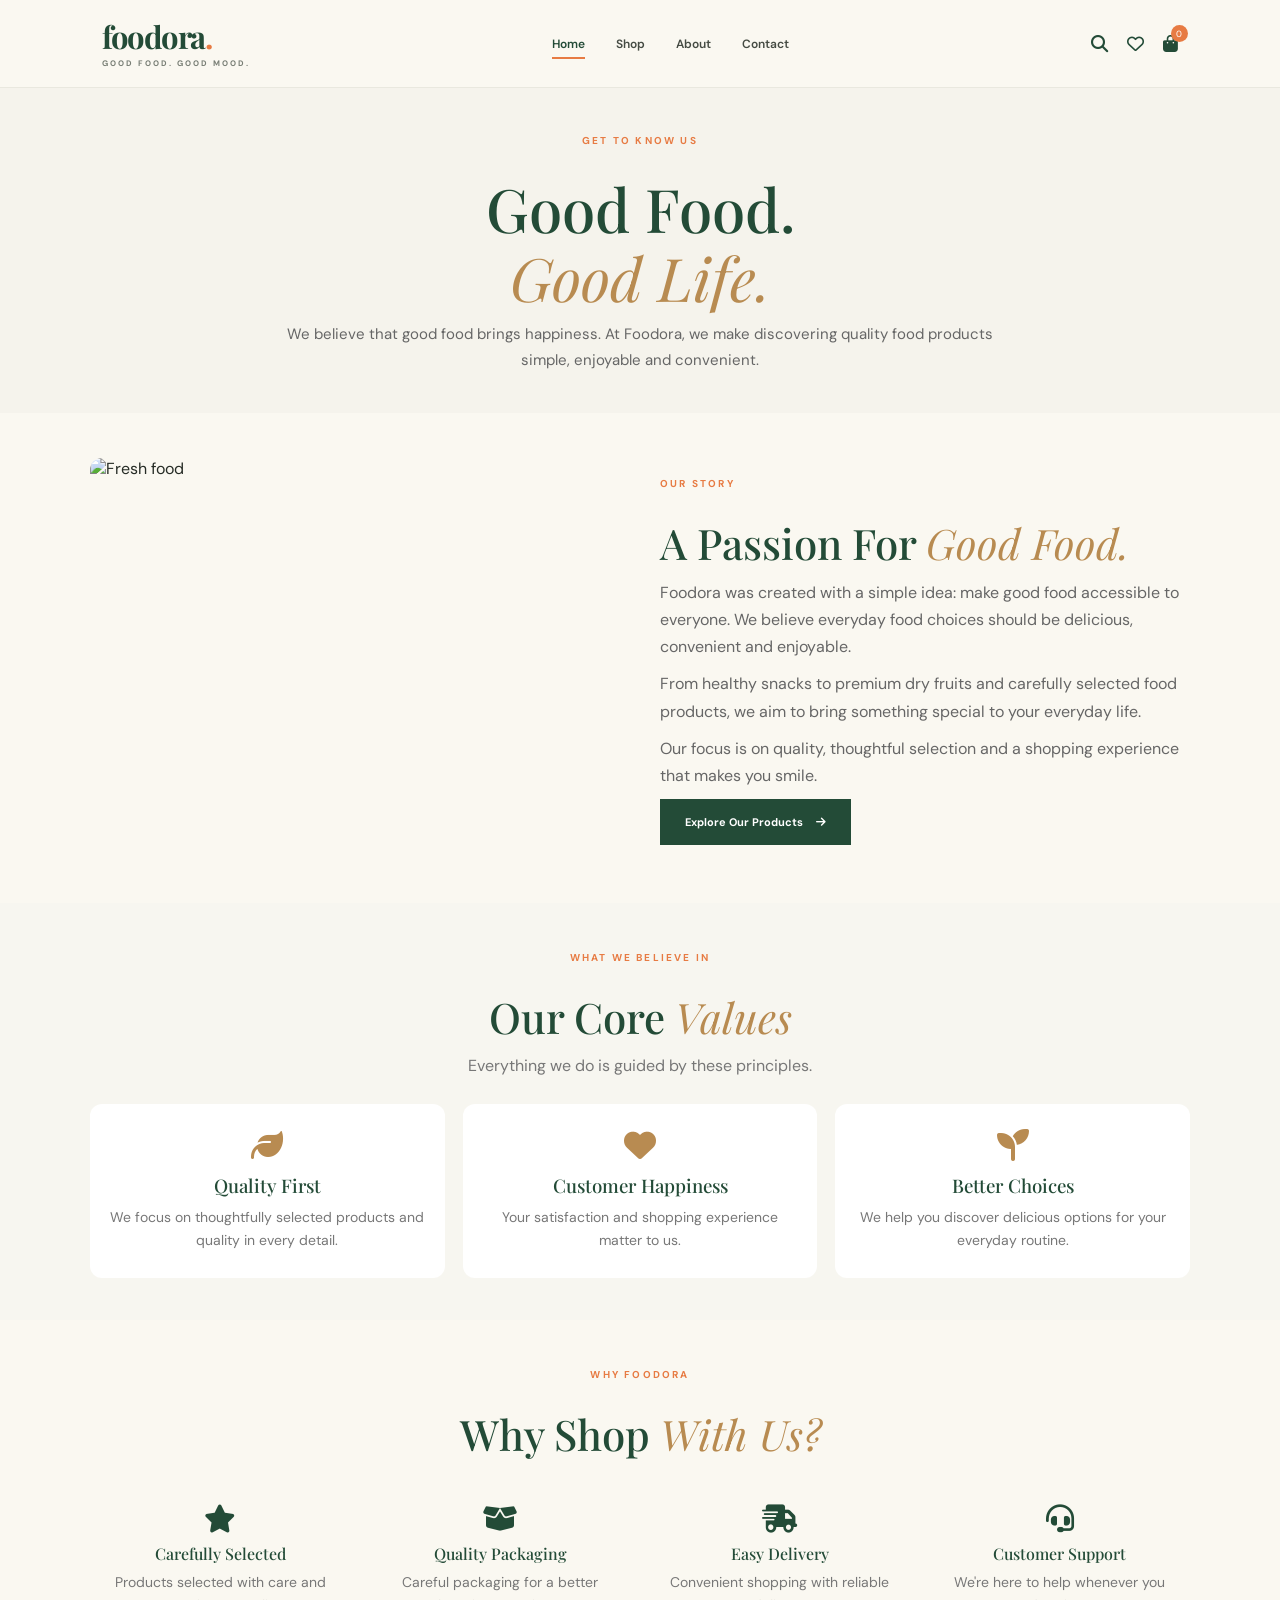
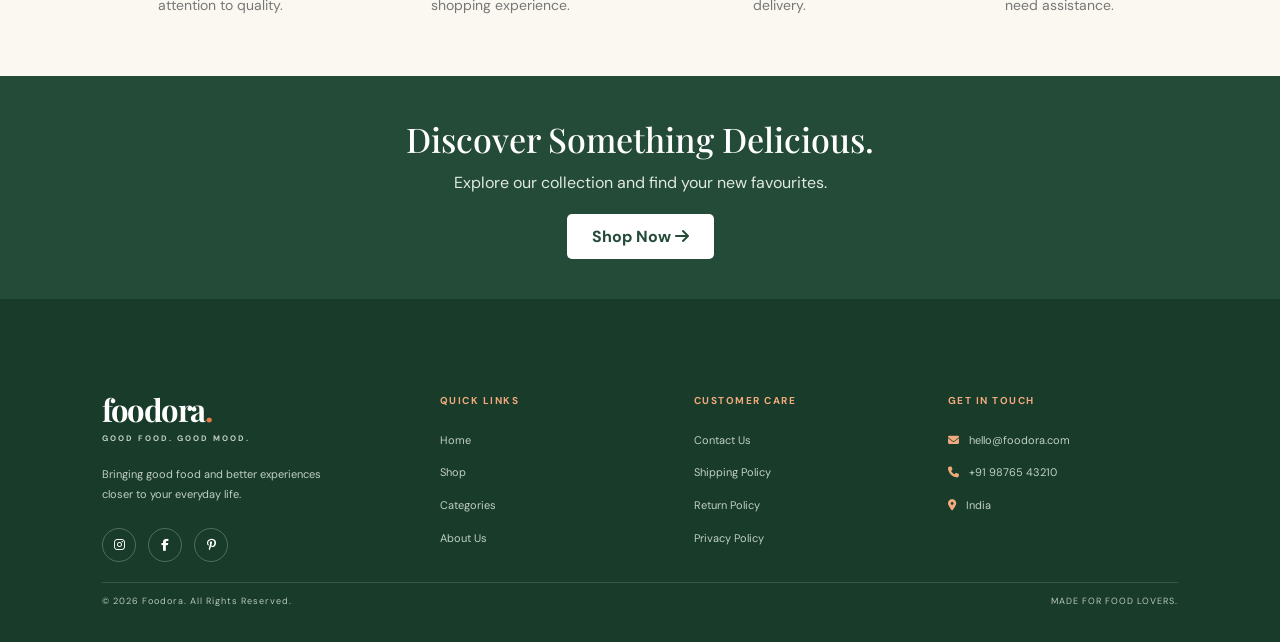
==== about.html @ 5d927811 "update website" ====
<!DOCTYPE html>
<html lang="en">
<head>
  <meta charset="UTF-8">
  <meta name="viewport" content="width=device-width, initial-scale=1.0">
  <title>About Us | Foodora</title>

  <link rel="preconnect" href="https://fonts.googleapis.com">
  <link rel="preconnect" href="https://fonts.gstatic.com" crossorigin>

  <link href="https://fonts.googleapis.com/css2?family=DM+Sans:wght@400;500;600;700&family=Playfair+Display:wght@400;500;600;700&display=swap" rel="stylesheet">

  <link rel="stylesheet" href="style.css">
  <link rel="stylesheet" href="about.css">

  <link rel="stylesheet" href="https://cdnjs.cloudflare.com/ajax/libs/font-awesome/6.5.2/css/all.min.css">
</head>

<body>

  <!-- HEADER -->
 <header class="header">

    <a href="index.html" class="logo">
      foodora<span>.</span>
      <small>GOOD FOOD. GOOD MOOD.</small>
    </a>

    <nav class="navbar" id="navbar">
      <a href="index.html" class="active">Home</a>
      <a href="shop.html">Shop</a>
      <a href="about.html">About</a>
      <a href="contact.html">Contact</a>
     
    </nav>

    <div class="header-actions">

      <!-- SEARCH BUTTON -->
      <button class="icon-btn search-toggle" id="searchToggle" type="button" aria-label="Open Search">
        <i class="fa-solid fa-magnifying-glass"></i>
      </button>

      <a href="wishlist.html" class="icon-btn" aria-label="Wishlist">
        <i class="fa-regular fa-heart"></i>
      </a>

      <a href="cart.html" class="cart-icon" aria-label="Shopping cart">
        <i class="fa-solid fa-bag-shopping"></i>
        <span id="cartCount">0</span>
      </a>

      <button class="menu-toggle" id="menuToggle" aria-label="Open navigation" aria-expanded="false">
        <span></span>
        <span></span>
      </button>

    </div>

  </header>

  <main>

    <!-- ABOUT HERO -->
    <section class="about-hero">
      <div class="about-hero-content">
        <span class="section-label">GET TO KNOW US</span>

        <h1>
          Good Food.<br>
          <em>Good Life.</em>
        </h1>

        <p>
          We believe that good food brings happiness.
          At Foodora, we make discovering quality food products
          simple, enjoyable and convenient.
        </p>
      </div>
    </section>

    <!-- OUR STORY -->
    <section class="about-story">

      <div class="about-story-image">
        <img src="https://images.unsplash.com/photo-1498837167922-ddd27525d352?w=900&auto=format&fit=crop" alt="Fresh food">
      </div>

      <div class="about-story-content">

        <span class="section-label">OUR STORY</span>

        <h2>A Passion For <em>Good Food.</em></h2>

        <p>
          Foodora was created with a simple idea:
          make good food accessible to everyone.
          We believe everyday food choices should be
          delicious, convenient and enjoyable.
        </p>

        <p>
          From healthy snacks to premium dry fruits
          and carefully selected food products, we aim
          to bring something special to your everyday life.
        </p>

        <p>
          Our focus is on quality, thoughtful selection
          and a shopping experience that makes you smile.
        </p>

        <a href="shop.html" class="btn-primary">
          Explore Our Products
          <i class="fa-solid fa-arrow-right"></i>
        </a>

      </div>
    </section>

    <!-- OUR VALUES -->
    <section class="about-values">

      <span class="section-label">WHAT WE BELIEVE IN</span>

      <h2>Our Core <em>Values</em></h2>

      <p>Everything we do is guided by these principles.</p>

      <div class="about-values-grid">

        <div class="about-value-card">
          <i class="fa-solid fa-leaf"></i>
          <h3>Quality First</h3>
          <p>We focus on thoughtfully selected products and quality in every detail.</p>
        </div>

        <div class="about-value-card">
          <i class="fa-solid fa-heart"></i>
          <h3>Customer Happiness</h3>
          <p>Your satisfaction and shopping experience matter to us.</p>
        </div>

        <div class="about-value-card">
          <i class="fa-solid fa-seedling"></i>
          <h3>Better Choices</h3>
          <p>We help you discover delicious options for your everyday routine.</p>
        </div>

      </div>
    </section>

    <!-- WHY CHOOSE US -->
    <section class="about-why">

      <span class="section-label">WHY FOODORA</span>

      <h2>Why Shop <em>With Us?</em></h2>

      <div class="about-why-grid">

        <div class="about-why-card">
          <i class="fa-solid fa-star"></i>
          <h3>Carefully Selected</h3>
          <p>Products selected with care and attention to quality.</p>
        </div>

        <div class="about-why-card">
          <i class="fa-solid fa-box-open"></i>
          <h3>Quality Packaging</h3>
          <p>Careful packaging for a better shopping experience.</p>
        </div>

        <div class="about-why-card">
          <i class="fa-solid fa-truck-fast"></i>
          <h3>Easy Delivery</h3>
          <p>Convenient shopping with reliable delivery.</p>
        </div>

        <div class="about-why-card">
          <i class="fa-solid fa-headset"></i>
          <h3>Customer Support</h3>
          <p>We're here to help whenever you need assistance.</p>
        </div>

      </div>
    </section>

    <!-- CTA -->
    <section class="about-cta">
      <h2>Discover Something Delicious.</h2>
      <p>Explore our collection and find your new favourites.</p>

      <a href="shop.html">
        Shop Now <i class="fa-solid fa-arrow-right"></i>
      </a>
    </section>

  </main>

  <!-- FOOTER -->
  <footer class="footer">

    <div class="footer-main">

      <div class="footer-brand">

        <a href="index.html" class="logo footer-logo">
          foodora<span>.</span>
          <small>GOOD FOOD. GOOD MOOD.</small>
        </a>

        <p>
          Bringing good food and better experiences
          closer to your everyday life.
        </p>

        <div class="social-links">
          <a href="#" aria-label="Instagram"><i class="fa-brands fa-instagram"></i></a>
          <a href="#" aria-label="Facebook"><i class="fa-brands fa-facebook-f"></i></a>
          <a href="#" aria-label="Pinterest"><i class="fa-brands fa-pinterest-p"></i></a>
        </div>

      </div>

      <div class="footer-column">
        <h4>QUICK LINKS</h4>
        <a href="index.html">Home</a>
        <a href="shop.html">Shop</a>
        <a href="shop.html">Categories</a>
        <a href="about.html">About Us</a>
      </div>

      <div class="footer-column">
        <h4>CUSTOMER CARE</h4>
        <a href="contact.html">Contact Us</a>
        <a href="#">Shipping Policy</a>
        <a href="#">Return Policy</a>
        <a href="#">Privacy Policy</a>
      </div>

      <div class="footer-column">
        <h4>GET IN TOUCH</h4>
        <p><i class="fa-solid fa-envelope"></i> hello@foodora.com</p>
        <p><i class="fa-solid fa-phone"></i> +91 98765 43210</p>
        <p><i class="fa-solid fa-location-dot"></i> India</p>
      </div>

    </div>

    <div class="footer-bottom">
      <p>© <span id="year"></span> Foodora. All Rights Reserved.</p>
      <p>MADE FOR FOOD LOVERS.</p>
    </div>

  </footer>

  <!-- SEARCH POPUP -->
  <div class="search-overlay" id="searchOverlay" aria-hidden="true">

    <div class="search-box" role="dialog" aria-modal="true">

      <div class="search-input-wrap">

        <input
          type="search"
          id="searchInput"
          placeholder="Search food products..."
        >

        <button class="search-submit" id="searchSubmit" type="button">
          Search
        </button>

        <button class="search-close" id="searchClose" type="button">
          &times;
        </button>

      </div>
    </div>
  </div>

  <div class="toast" id="toast"></div>

  <script src="app.js"></script>
  <script src="about.js"></script>

</body>
</html>
---- style.css ----
/* =========================================
   FOODORA - PREMIUM FOOD ECOMMERCE
========================================= */

:root {
  --green: #234b37;
  --green-dark: #173b2a;
  --green-light: #e8efe7;
  --orange: #e77b43;
  --orange-dark: #ce6230;
  --cream: #faf8f1;
  --white: #ffffff;
  --text: #252b25;
  --muted: #777d74;
  --border: #e9e8df;
  --heading: "Playfair Display", serif;
  --body: "DM Sans", sans-serif;
}

* {
  margin: 0;
  padding: 0;
  box-sizing: border-box;
}

html {
  scroll-behavior: smooth;
  scroll-padding-top: 90px;
}

body {
  font-family: var(--body);
  background: var(--cream);
  color: var(--text);
  overflow-x: hidden;
}

a {
  color: inherit;
  text-decoration: none;
}

button,
input,
select,
textarea {
  font: inherit;
}

button {
  cursor: pointer;
}

img {
  width: 100%;
  display: block;
  object-fit: cover;
}

.section-padding {
  padding: 95px 8%;
}

h1,
h2,
h3 {
  font-family: var(--heading);
  font-weight: 500;
}

h1 em,
h2 em {
  color: var(--orange);
  font-weight: 400;
}

.section-label {
  display: inline-block;
  font-size: 10px;
  letter-spacing: 2.2px;
  font-weight: 700;
  color: var(--orange);
  margin-bottom: 17px;
}


/* =========================================
   ANNOUNCEMENT BAR
========================================= */

.announcement-bar {
  min-height: 36px;
  background: var(--green);
  color: white;
  display: flex;
  align-items: center;
  justify-content: center;
  gap: 35px;
  padding: 8px 15px;
  text-align: center;
}

.announcement-bar p {
  font-size: 9px;
  letter-spacing: 1.5px;
  font-weight: 700;
}

.announcement-bar span {
  font-size: 10px;
  color: #dce9dc;
}


/* =========================================
   HEADER
========================================= */

.header {
  height: 88px;
  padding: 0 8%;
  display: flex;
  align-items: center;
  justify-content: space-between;
  background: var(--cream);
  position: sticky;
  top: 0;
  z-index: 1000;
  border-bottom: 1px solid var(--border);
}

.logo {
  font-family: var(--heading);
  font-size: 31px;
  font-weight: 700;
  letter-spacing: -1.5px;
  color: var(--green);
  line-height: 1;
  white-space: nowrap;
}

.logo span {
  color: var(--orange);
}

.logo small {
  display: block;
  font-family: var(--body);
  font-size: 8px;
  font-weight: 700;
  letter-spacing: 2px;
  margin-top: 7px;
  color: var(--muted);
}

.navbar {
  display: flex;
  align-items: center;
  gap: 31px;
}

.navbar a {
  font-size: 12px;
  font-weight: 600;
  color: #454b43;
  position: relative;
  transition: 0.3s;
}

.navbar a::after {
  content: "";
  position: absolute;
  left: 0;
  bottom: -7px;
  width: 0;
  height: 2px;
  background: var(--orange);
  transition: 0.3s;
}

.navbar a:hover,
.navbar a.active {
  color: var(--green);
}

.navbar a:hover::after,
.navbar a.active::after {
  width: 100%;
}

.header-actions {
  display: flex;
  align-items: center;
  gap: 19px;
}

.icon-btn,
.cart-icon {
  border: none;
  background: transparent;
  color: var(--green);
  font-size: 17px;
  position: relative;
  display: inline-flex;
  align-items: center;
  justify-content: center;
}

.icon-btn:hover,
.cart-icon:hover {
  color: var(--orange);
}

.cart-icon span {
  position: absolute;
  right: -10px;
  top: -10px;
  background: var(--orange);
  color: white;
  width: 17px;
  height: 17px;
  border-radius: 50%;
  font-size: 9px;
  display: grid;
  place-items: center;
}

.menu-toggle {
  display: none;
  width: 38px;
  height: 38px;
  border: none;
  background: transparent;
  flex-direction: column;
  justify-content: center;
  align-items: center;
  gap: 6px;
}

.menu-toggle span {
  width: 24px;
  height: 2px;
  background: var(--green);
  transition: 0.3s;
}


/* =========================================
   HERO SECTION
========================================= */

.hero {
  min-height: 620px;
  display: grid;
  grid-template-columns: 1fr 1fr;
  position: relative;
  overflow: hidden;
  background: #edf1e8;
}

.hero-content {
  padding: 85px 7% 55px 16%;
  display: flex;
  flex-direction: column;
  justify-content: center;
  position: relative;
  z-index: 2;
  animation: fadeUp 0.8s ease both;
}

.hero-tag {
  display: flex;
  align-items: center;
  gap: 10px;
  color: var(--green);
  font-size: 10px;
  font-weight: 700;
  letter-spacing: 2px;
  margin-bottom: 27px;
}

.hero-tag span {
  width: 8px;
  height: 8px;
  background: var(--orange);
  border-radius: 50%;
}

.hero-content h1 {
  font-size: clamp(55px, 6vw, 82px);
  line-height: 1.08;
  letter-spacing: -2.5px;
  color: var(--green);
  margin-bottom: 25px;
}

.hero-content > p {
  max-width: 440px;
  color: #6d776d;
  font-size: 13px;
  line-height: 1.9;
}

.hero-buttons {
  display: flex;
  align-items: center;
  gap: 22px;
  flex-wrap: wrap;
  margin-top: 35px;
}

.btn-primary {
  display: inline-flex;
  justify-content: center;
  align-items: center;
  gap: 13px;
  padding: 16px 25px;
  background: var(--green);
  color: white;
  font-size: 11px;
  font-weight: 700;
  border: none;
  transition: 0.3s;
}

.btn-primary:hover {
  background: var(--orange);
  transform: translateY(-3px);
}

.btn-secondary {
  font-size: 11px;
  font-weight: 700;
  color: var(--green);
  border-bottom: 1px solid var(--green);
  padding-bottom: 6px;
}

.btn-secondary:hover {
  color: var(--orange);
  border-color: var(--orange);
}

.hero-trust {
  display: flex;
  gap: 20px;
  flex-wrap: wrap;
  margin-top: 65px;
}

.trust-item {
  display: flex;
  align-items: center;
  gap: 8px;
  font-size: 9px;
  font-weight: 600;
  color: var(--green);
}

.trust-item i {
  color: var(--orange);
  font-size: 14px;
}

.hero-visual {
  position: relative;
  min-height: 620px;
  padding: 30px;
}

.hero-image {
  width: 100%;
  height: 100%;
  min-height: 560px;
  overflow: hidden;
  border-radius: 4px;
}

.hero-image img {
  height: 100%;
  min-height: 560px;
  transition: transform 1s ease;
}

.hero-image:hover img {
  transform: scale(1.05);
}

.hero-floating-card {
  position: absolute;
  left: -45px;
  bottom: 85px;
  display: flex;
  align-items: center;
  gap: 13px;
  background: white;
  padding: 18px 22px;
  box-shadow: 0 10px 35px rgba(0,0,0,0.09);
}

.floating-icon {
  width: 39px;
  height: 39px;
  display: grid;
  place-items: center;
  background: #fff0e5;
  color: var(--orange);
  border-radius: 50%;
}

.hero-floating-card strong {
  font-size: 11px;
  color: var(--green);
}

.hero-floating-card p {
  font-size: 9px;
  color: var(--muted);
  margin-top: 5px;
}

.hero-circle-text {
  position: absolute;
  right: 55px;
  top: 55px;
  background: var(--orange);
  color: white;
  width: 105px;
  height: 105px;
  border-radius: 50%;
  display: grid;
  place-items: center;
  text-align: center;
  padding: 20px;
  font-size: 9px;
  font-weight: 700;
  line-height: 1.6;
  letter-spacing: 1px;
  transform: rotate(10deg);
}

.hero-decoration {
  position: absolute;
  left: -110px;
  bottom: -180px;
  width: 330px;
  height: 330px;
  border: 1px solid rgba(35,75,55,0.12);
  border-radius: 50%;
}


/* =========================================
   FEATURES STRIP
========================================= */

.features-strip {
  display: grid;
  grid-template-columns: repeat(4, 1fr);
  background: white;
  padding: 27px 8%;
  border-bottom: 1px solid var(--border);
}

.features-strip > div {
  display: flex;
  align-items: center;
  justify-content: center;
  gap: 12px;
  padding: 10px;
  border-right: 1px solid var(--border);
}

.features-strip > div:last-child {
  border: none;
}

.features-strip i {
  color: var(--orange);
  font-size: 19px;
}

.features-strip span {
  color: var(--green);
  font-size: 11px;
  font-weight: 700;
}


/* =========================================
   SECTION HEADINGS
========================================= */

.section-heading {
  display: flex;
  align-items: end;
  justify-content: space-between;
  gap: 25px;
  margin-bottom: 42px;
}

.section-heading h2 {
  font-size: clamp(38px, 4vw, 55px);
  color: var(--green);
  line-height: 1.15;
  margin-bottom: 12px;
}

.section-heading > div > p {
  color: var(--muted);
  font-size: 12px;
}

.view-link {
  font-size: 11px;
  font-weight: 700;
  color: var(--green);
  padding-bottom: 7px;
  border-bottom: 1px solid var(--green);
  white-space: nowrap;
  transition: 0.3s;
}

.view-link i {
  margin-left: 7px;
}

.view-link:hover {
  color: var(--orange);
  border-color: var(--orange);
}


/* =========================================
   CATEGORY SECTION
========================================= */

.categories-section {
  background: var(--cream);
}

.category-grid {
  display: grid;
  grid-template-columns: repeat(4, 1fr);
  gap: 20px;
}

.category-card {
  height: 340px;
  position: relative;
  overflow: hidden;
  display: block;
  background: var(--green);
}

.category-card img {
  height: 100%;
  transition: transform 0.7s ease;
}

.category-card:hover img {
  transform: scale(1.09);
}

.category-card::after {
  content: "";
  position: absolute;
  inset: 0;
  background: linear-gradient(
    to top,
    rgba(0,0,0,0.76),
    rgba(0,0,0,0.05) 65%
  );
}

.category-info {
  position: absolute;
  left: 23px;
  bottom: 25px;
  color: white;
  z-index: 2;
}

.category-info > span {
  font-size: 10px;
  color: #ffb48c;
}

.category-info h3 {
  font-size: 25px;
  margin: 9px 0;
}

.category-info p {
  font-size: 10px;
  color: #e6e6e6;
  font-weight: 600;
}


/* =========================================
   PRODUCTS SECTION
========================================= */

.products-section {
  background: #f1f0e7;
}

.product-grid {
  display: grid;
  grid-template-columns: repeat(4, 1fr);
  gap: 23px;
}

.product-card {
  min-width: 0;
  background: white;
  border: 1px solid #edede5;
  transition: transform 0.35s, box-shadow 0.35s;
}

.product-card:hover {
  transform: translateY(-7px);
  box-shadow: 0 15px 35px rgba(35,75,55,0.09);
}

.product-image {
  height: 270px;
  position: relative;
  overflow: hidden;
  background: #efeee7;
}

.product-image > img {
  height: 100%;
  transition: transform 0.6s ease;
}

.product-card:hover .product-image > img {
  transform: scale(1.07);
}

.product-badge {
  position: absolute;
  top: 15px;
  left: 15px;
  background: var(--green);
  color: white;
  padding: 8px 11px;
  font-size: 8px;
  font-weight: 700;
  letter-spacing: 0.8px;
  z-index: 2;
}

.product-badge.new {
  background: var(--orange);
}

.wishlist-btn {
  position: absolute;
  right: 14px;
  top: 14px;
  width: 34px;
  height: 34px;
  background: white;
  border: none;
  border-radius: 50%;
  color: var(--green);
  font-size: 14px;
  z-index: 3;
  transition: 0.3s;
}

.wishlist-btn:hover {
  color: var(--orange);
  transform: scale(1.1);
}

.quick-add {
  position: absolute;
  bottom: -55px;
  left: 12px;
  width: calc(100% - 24px);
  padding: 13px;
  border: none;
  background: var(--green);
  color: white;
  font-size: 10px;
  font-weight: 700;
  transition: 0.35s;
  z-index: 3;
}

.quick-add:hover {
  background: var(--orange);
}

.product-card:hover .quick-add {
  bottom: 12px;
}

.product-info {
  padding: 19px 17px 21px;
}

.product-category {
  font-size: 8px;
  font-weight: 700;
  color: var(--orange);
  letter-spacing: 1.2px;
}

.product-info h3 {
  font-size: 18px;
  color: var(--green);
  margin: 9px 0;
  line-height: 1.35;
}

.product-rating {
  display: flex;
  align-items: center;
  gap: 8px;
  margin-bottom: 12px;
}

.product-rating > span {
  font-size: 11px;
  letter-spacing: 1px;
  color: #e7a443;
}

.product-rating small {
  color: var(--muted);
  font-size: 9px;
}

.product-price {
  display: flex;
  align-items: center;
  gap: 10px;
}

.product-price strong {
  font-size: 17px;
  color: var(--green);
}

.product-price del {
  color: #999;
  font-size: 11px;
}


/* =========================================
   OFFER BANNER
========================================= */

.offer-section {
  display: grid;
  grid-template-columns: 1fr 1fr;
  min-height: 480px;
  background: var(--green);
  overflow: hidden;
}

.offer-image {
  min-height: 480px;
  overflow: hidden;
}

.offer-image img {
  height: 100%;
  min-height: 480px;
  transition: transform 0.8s;
}

.offer-image:hover img {
  transform: scale(1.05);
}

.offer-content {
  display: flex;
  flex-direction: column;
  justify-content: center;
  align-items: flex-start;
  padding: 65px 12%;
  color: white;
}

.offer-content .section-label {
  color: #ffbd94;
}

.offer-content h2 {
  font-size: clamp(45px, 5vw, 67px);
  line-height: 1.1;
  margin-bottom: 20px;
}

.offer-content h2 em {
  color: #f4a678;
}

.offer-content > p {
  color: #d1dfd4;
  font-size: 12px;
  line-height: 1.9;
  max-width: 390px;
  margin-bottom: 30px;
}

.btn-light {
  display: inline-flex;
  gap: 12px;
  align-items: center;
  background: white;
  color: var(--green);
  padding: 16px 23px;
  font-size: 10px;
  font-weight: 700;
  transition: 0.3s;
}

.btn-light:hover {
  background: var(--orange);
  color: white;
}


/* =========================================
   TRENDING
========================================= */

.trending-section {
  background: var(--cream);
}

.trending-banner {
  display: grid;
  grid-template-columns: 0.9fr 1.1fr;
  background: #f1e7d6;
  min-height: 370px;
  overflow: hidden;
}

.trending-content {
  padding: 55px 12%;
  display: flex;
  flex-direction: column;
  justify-content: center;
  align-items: flex-start;
}

.trending-content > span {
  font-size: 9px;
  color: var(--orange);
  letter-spacing: 2px;
  font-weight: 700;
}

.trending-content h3 {
  font-size: clamp(34px, 4vw, 50px);
  color: var(--green);
  line-height: 1.2;
  margin: 18px 0 25px;
}

.trending-content a {
  font-size: 11px;
  color: var(--green);
  font-weight: 700;
  border-bottom: 1px solid var(--green);
  padding-bottom: 6px;
}

.trending-image {
  overflow: hidden;
}

.trending-image img {
  height: 100%;
  min-height: 370px;
  transition: transform 0.7s;
}

.trending-image:hover img {
  transform: scale(1.05);
}


/* =========================================
   WHY FOODORA
========================================= */

.why-section {
  background: #edf1e8;
}

.why-heading {
  text-align: center;
  margin-bottom: 55px;
}

.why-heading h2 {
  font-size: clamp(39px, 4vw, 55px);
  color: var(--green);
  line-height: 1.2;
}

.why-grid {
  display: grid;
  grid-template-columns: repeat(4, 1fr);
  gap: 20px;
}

.why-card {
  padding: 32px 23px;
  background: white;
  text-align: center;
  transition: 0.3s;
}

.why-card:hover {
  transform: translateY(-6px);
  box-shadow: 0 12px 25px rgba(35,75,55,0.08);
}

.why-card i {
  width: 53px;
  height: 53px;
  display: grid;
  place-items: center;
  margin: 0 auto 20px;
  background: #edf2e9;
  color: var(--orange);
  font-size: 21px;
  border-radius: 50%;
}

.why-card h3 {
  font-size: 18px;
  color: var(--green);
  margin-bottom: 12px;
}

.why-card p {
  font-size: 11px;
  color: var(--muted);
  line-height: 1.8;
}


/* =========================================
   NEWSLETTER
========================================= */

.newsletter-section {
  background: #f1e6d7;
  padding: 75px 8%;
  text-align: center;
}

.newsletter-content h2 {
  font-size: clamp(36px, 4vw, 51px);
  color: var(--green);
  margin-bottom: 13px;
}

.newsletter-content > p {
  font-size: 12px;
  color: var(--muted);
  margin-bottom: 27px;
}

.newsletter-form {
  display: flex;
  max-width: 490px;
  margin: 0 auto;
  background: white;
  padding: 5px;
  border: 1px solid #e8dfd1;
}

.newsletter-form input {
  flex: 1;
  min-width: 0;
  border: none;
  outline: none;
  padding: 14px;
  font-size: 11px;
  background: transparent;
}

.newsletter-form button {
  border: none;
  padding: 14px 20px;
  background: var(--green);
  color: white;
  font-size: 10px;
  font-weight: 700;
  transition: 0.3s;
}

.newsletter-form button:hover {
  background: var(--orange);
}


/* =========================================
   FOOTER
========================================= */

.footer {
  background: #183b2a;
  color: white;
  padding: 70px 8% 23px;
}

.footer-main {
  display: grid;
  grid-template-columns: 1.4fr 1fr 1fr 1.1fr;
  gap: 45px;
  padding-bottom: 55px;
}

.footer-logo {
  color: white;
}

.footer-logo small {
  color: #c1d0c3;
}

.footer-brand > p {
  font-size: 11px;
  line-height: 1.9;
  color: #c1d0c3;
  max-width: 240px;
  margin-top: 22px;
}

.social-links {
  display: flex;
  gap: 12px;
  margin-top: 23px;
}

.social-links a {
  width: 34px;
  height: 34px;
  display: grid;
  place-items: center;
  border: 1px solid rgba(255,255,255,0.25);
  color: white;
  border-radius: 50%;
  font-size: 12px;
  transition: 0.3s;
}

.social-links a:hover {
  background: var(--orange);
  border-color: var(--orange);
}

.footer-column {
  display: flex;
  flex-direction: column;
  align-items: flex-start;
  gap: 14px;
}

.footer-column h4 {
  color: #f0aa7d;
  font-size: 10px;
  letter-spacing: 1.5px;
  margin-bottom: 10px;
}

.footer-column a,
.footer-column p {
  color: #c1d0c3;
  font-size: 11px;
  line-height: 1.7;
  transition: 0.3s;
}

.footer-column a:hover {
  color: white;
}

.footer-column p i {
  color: #f0aa7d;
  margin-right: 7px;
}

.footer-bottom {
  border-top: 1px solid rgba(255,255,255,0.15);
  padding-top: 22px;
  display: flex;
  justify-content: space-between;
  gap: 15px;
  flex-wrap: wrap;
}

.footer-bottom p {
  color: #b9c8bc;
  font-size: 9px;
  letter-spacing: 1px;
}


/* =========================================
   TOAST
========================================= */

.toast {
  position: fixed;
  right: 25px;
  bottom: 25px;
  padding: 15px 22px;
  background: var(--green);
  color: white;
  font-size: 12px;
  z-index: 2000;
  opacity: 0;
  visibility: hidden;
  transform: translateY(15px);
  transition: 0.3s;
  box-shadow: 0 8px 25px rgba(0,0,0,0.15);
}

.toast.show {
  opacity: 1;
  visibility: visible;
  transform: translateY(0);
}


/* =========================================
   ANIMATIONS
========================================= */

@keyframes fadeUp {
  from {
    opacity: 0;
    transform: translateY(25px);
  }

  to {
    opacity: 1;
    transform: translateY(0);
  }
}


/* =========================================
   TABLET RESPONSIVE
========================================= */

@media (max-width: 1100px) {

  .header {
    padding: 0 5%;
  }

  .navbar {
    gap: 18px;
  }

  .navbar a {
    font-size: 11px;
  }

  .hero-content {
    padding-left: 10%;
  }

  .hero-content h1 {
    font-size: 64px;
  }

  .section-padding {
    padding: 75px 6%;
  }

  .category-grid {
    grid-template-columns: repeat(2, 1fr);
  }

  .product-grid {
    grid-template-columns: repeat(2, 1fr);
  }

  .product-image {
    height: 310px;
  }

  .why-grid {
    grid-template-columns: repeat(2, 1fr);
  }

  .footer-main {
    gap: 30px;
  }
}


/* =========================================
   MOBILE RESPONSIVE
========================================= */

@media (max-width: 768px) {

  html {
    scroll-padding-top: 72px;
  }

  .announcement-bar {
    min-height: 33px;
    gap: 7px;
    flex-direction: column;
    padding: 5px;
  }

  .announcement-bar p {
    font-size: 8px;
  }

  .announcement-bar span {
    display: none;
  }

  .header {
    height: 72px;
    padding: 0 5%;
  }

  .logo {
    font-size: 26px;
  }

  .logo small {
    font-size: 7px;
  }

  .header-actions {
    gap: 15px;
  }

  .icon-btn {
    font-size: 16px;
  }

  .menu-toggle {
    display: flex;
    z-index: 1002;
  }

  .menu-toggle.active span:first-child {
    transform: translateY(4px) rotate(45deg);
  }

  .menu-toggle.active span:last-child {
    transform: translateY(-4px) rotate(-45deg);
  }

  .navbar {
    position: absolute;
    top: 72px;
    left: 0;
    width: 100%;
    display: none;
    flex-direction: column;
    align-items: stretch;
    gap: 0;
    padding: 12px 6% 22px;
    background: var(--cream);
    box-shadow: 0 15px 25px rgba(0,0,0,0.09);
  }

  .navbar.active {
    display: flex;
  }

  .navbar a {
    padding: 14px 0;
    font-size: 13px;
    border-bottom: 1px solid var(--border);
  }

  .navbar a::after {
    display: none;
  }

  .hero {
    grid-template-columns: 1fr;
  }

  .hero-content {
    padding: 65px 7% 35px;
  }

  .hero-content h1 {
    font-size: clamp(53px, 12vw, 72px);
    letter-spacing: -2px;
  }

  .hero-content > p {
    font-size: 12px;
  }

  .hero-buttons {
    margin-top: 25px;
    gap: 18px;
  }

  .hero-trust {
    margin-top: 40px;
    gap: 13px;
  }

  .trust-item {
    font-size: 8px;
  }

  .hero-visual {
    min-height: 380px;
    height: 380px;
    padding: 15px 7% 35px;
  }

  .hero-image,
  .hero-image img {
    min-height: 330px;
    height: 330px;
  }

  .hero-floating-card {
    left: 10px;
    bottom: 12px;
    padding: 12px 14px;
  }

  .hero-circle-text {
    right: 25px;
    top: 25px;
    width: 80px;
    height: 80px;
    font-size: 7px;
  }

  .hero-decoration {
    display: none;
  }

  .features-strip {
    grid-template-columns: repeat(2, 1fr);
    padding: 18px 5%;
    gap: 5px;
  }

  .features-strip > div {
    justify-content: flex-start;
    padding: 12px 8px;
    border-right: none;
  }

  .features-strip i {
    font-size: 16px;
  }

  .features-strip span {
    font-size: 9px;
  }

  .section-padding {
    padding: 65px 6%;
  }

  .section-heading {
    align-items: flex-start;
    flex-direction: column;
    gap: 15px;
    margin-bottom: 30px;
  }

  .section-heading h2 {
    font-size: 42px;
  }

  .category-grid {
    grid-template-columns: repeat(2, minmax(0, 1fr));
    gap: 12px;
  }

  .category-card {
    height: 240px;
  }

  .category-info {
    left: 13px;
    bottom: 15px;
  }

  .category-info h3 {
    font-size: 18px;
  }

  .category-info p {
    font-size: 9px;
  }

  .product-grid {
    grid-template-columns: repeat(2, minmax(0, 1fr));
    gap: 12px;
  }

  .product-image {
    height: 210px;
  }

  .product-info {
    padding: 13px 11px 16px;
  }

  .product-info h3 {
    font-size: 15px;
  }

  .product-rating {
    gap: 5px;
    flex-wrap: wrap;
  }

  .product-rating > span {
    font-size: 9px;
  }

  .product-rating small {
    font-size: 8px;
  }

  .product-price strong {
    font-size: 15px;
  }

  .product-price del {
    font-size: 9px;
  }

  .product-badge {
    font-size: 7px;
    padding: 7px 8px;
    top: 9px;
    left: 9px;
  }

  .wishlist-btn {
    width: 29px;
    height: 29px;
    right: 9px;
    top: 9px;
    font-size: 12px;
  }

  .quick-add {
    bottom: 8px;
    left: 8px;
    width: calc(100% - 16px);
    padding: 10px 5px;
    font-size: 9px;
  }

  .offer-section {
    grid-template-columns: 1fr;
  }

  .offer-image,
  .offer-image img {
    height: 290px;
    min-height: 290px;
  }

  .offer-content {
    padding: 50px 7%;
  }

  .offer-content h2 {
    font-size: 52px;
  }

  .trending-banner {
    grid-template-columns: 1fr;
  }

  .trending-content {
    padding: 40px 7%;
  }

  .trending-content h3 {
    font-size: 39px;
  }

  .trending-image,
  .trending-image img {
    min-height: 250px;
    height: 250px;
  }

  .why-heading {
    margin-bottom: 35px;
  }

  .why-heading h2 {
    font-size: 41px;
  }

  .why-grid {
    grid-template-columns: repeat(2, minmax(0, 1fr));
    gap: 12px;
  }

  .why-card {
    padding: 25px 12px;
  }

  .why-card h3 {
    font-size: 15px;
  }

  .why-card p {
    font-size: 10px;
  }

  .newsletter-section {
    padding: 60px 6%;
  }

  .newsletter-content h2 {
    font-size: 38px;
  }

  .newsletter-form button {
    padding: 13px 12px;
    font-size: 9px;
  }

  .newsletter-form input {
    padding: 12px 8px;
    font-size: 10px;
  }

  .footer {
    padding: 55px 7% 22px;
  }

  .footer-main {
    grid-template-columns: repeat(2, minmax(0, 1fr));
    gap: 35px 20px;
    padding-bottom: 40px;
  }

  .footer-brand {
    grid-column: 1 / -1;
  }

  .footer-bottom {
    font-size: 9px;
    line-height: 1.7;
  }

}


/* =========================================
   SMALL MOBILE
========================================= */

@media (max-width: 400px) {

  .header-actions {
    gap: 11px;
  }

  .logo {
    font-size: 23px;
  }

  .hero-content h1 {
    font-size: 50px;
  }

  .hero-buttons {
    align-items: flex-start;
    flex-direction: column;
  }

  .hero-trust {
    gap: 10px;
  }

  .category-card {
    height: 205px;
  }

  .category-info h3 {
    font-size: 16px;
  }

  .product-image {
    height: 175px;
  }

  .product-info h3 {
    font-size: 13px;
  }

  .section-heading h2 {
    font-size: 36px;
  }

  .why-heading h2 {
    font-size: 35px;
  }

  .why-card {
    padding: 20px 9px;
  }

  .why-card h3 {
    font-size: 13px;
  }

  .footer-main {
    gap: 30px 14px;
  }

}
/* ==========================================
   FOODORA - EXTRA COMPACT SECTION SPACING
========================================== */

/* All sections */
main > section {
    margin: 0 !important;
}

/* Hero */
.hero {
    padding-top: 20px !important;
    padding-bottom: 20px !important;
}

/* Main content sections */
.section-padding,
.categories-section,
.products-section,
.trending-section,
.why-section {
    padding-top: 22px !important;
    padding-bottom: 22px !important;
}

/* Features strip */
.features-strip {
    padding-top: 10px !important;
    padding-bottom: 10px !important;
}

/* Section headings */
.section-heading {
    margin-bottom: 14px !important;
}

/* Heading text spacing */
.section-heading h2,
.why-heading h2 {
    margin-bottom: 6px !important;
}

.section-heading p {
    margin-top: 4px !important;
}

/* Grids */
.category-grid,
.product-grid,
.why-grid {
    row-gap: 12px !important;
}

/* Offer section */
.offer-section {
    margin: 0 !important;
}

/* Trending banner */
.trending-banner {
    margin-top: 8px !important;
}

/* Newsletter */
.newsletter-section {
    padding-top: 22px !important;
    padding-bottom: 22px !important;
}

/* Footer */
.footer-main {
    padding-top: 25px !important;
    padding-bottom: 20px !important;
}

.footer-bottom {
    padding-top: 12px !important;
    padding-bottom: 12px !important;
}

/* ==========================================
   MOBILE
========================================== */

@media (max-width: 768px) {

    .hero {
        padding-top: 15px !important;
        padding-bottom: 15px !important;
    }

    .section-padding,
    .categories-section,
    .products-section,
    .trending-section,
    .why-section {
        padding-top: 18px !important;
        padding-bottom: 18px !important;
    }

    .features-strip {
        padding-top: 8px !important;
        padding-bottom: 8px !important;
    }

    .section-heading {
        margin-bottom: 12px !important;
    }

    .category-grid,
    .product-grid,
    .why-grid {
        row-gap: 10px !important;
    }

    .newsletter-section {
        padding-top: 18px !important;
        padding-bottom: 18px !important;
    }

    .footer-main {
        padding-top: 20px !important;
        padding-bottom: 15px !important;
    }
}
---- about.css ----
/* ==========================================
   FOODORA ABOUT PAGE
   COMPACT SECTION SPACING
========================================== */

/* ABOUT HERO */
.about-hero {
  min-height: 320px;
  display: flex;
  align-items: center;
  justify-content: center;
  text-align: center;
  padding: 40px 20px;
  background: #f5f3ec;
}

.about-hero-content {
  max-width: 750px;
}

.about-hero h1 {
  font-family: 'Playfair Display', serif;
  font-size: clamp(38px, 6vw, 60px);
  line-height: 1.15;
  margin: 10px 0;
  color: #234b37;
}

.about-hero h1 em,
.about-story-content h2 em,
.about-values h2 em,
.about-why h2 em {
  color: #b88b51;
}

.about-hero p {
  color: #666;
  font-size: 15px;
  line-height: 1.7;
  margin: 8px 0 0;
}

/* ==========================================
   OUR STORY
========================================== */

.about-story {
  padding: 45px 7%;
  display: grid;
  grid-template-columns: 1fr 1fr;
  align-items: center;
  gap: 40px;
}

.about-story-image img {
  width: 100%;
  height: 400px;
  object-fit: cover;
  border-radius: 12px;
}

.about-story-content h2,
.about-values h2,
.about-why h2 {
  font-family: 'Playfair Display', serif;
  font-size: clamp(30px, 4vw, 42px);
  color: #234b37;
  margin: 8px 0;
}

.about-story-content p {
  color: #666;
  line-height: 1.7;
  margin-bottom: 10px;
}

/* ==========================================
   OUR VALUES
========================================== */

.about-values {
  padding: 42px 7%;
  text-align: center;
  background: #f7f6f0;
}

.about-values > p {
  color: #777;
  margin-top: 6px;
  line-height: 1.6;
}

.about-values-grid {
  display: grid;
  grid-template-columns: repeat(3, 1fr);
  gap: 18px;
  margin-top: 25px;
}

.about-value-card {
  padding: 25px 20px;
  background: #fff;
  border-radius: 12px;
  transition: transform 0.3s ease;
}

.about-value-card:hover {
  transform: translateY(-5px);
}

.about-value-card i {
  font-size: 32px;
  color: #b88b51;
  margin-bottom: 12px;
}

.about-value-card h3 {
  color: #234b37;
  margin-bottom: 8px;
}

.about-value-card p {
  color: #777;
  font-size: 14px;
  line-height: 1.7;
  margin: 0;
}

/* ==========================================
   WHY FOODORA
========================================== */

.about-why {
  padding: 42px 7%;
  text-align: center;
}

.about-why-grid {
  display: grid;
  grid-template-columns: repeat(4, 1fr);
  gap: 18px;
  margin-top: 25px;
}

.about-why-card {
  padding: 18px 12px;
}

.about-why-card i {
  font-size: 28px;
  color: #234b37;
  margin-bottom: 10px;
}

.about-why-card h3 {
  font-size: 16px;
  margin-bottom: 7px;
  color: #234b37;
}

.about-why-card p {
  color: #777;
  font-size: 14px;
  line-height: 1.6;
  margin: 0;
}

/* ==========================================
   CALL TO ACTION
========================================== */

.about-cta {
  padding: 40px 20px;
  text-align: center;
  background: #234b37;
  color: white;
}

.about-cta h2 {
  font-family: 'Playfair Display', serif;
  font-size: 34px;
  margin: 0 0 8px;
}

.about-cta p {
  color: #e0e8e2;
  margin: 0 0 18px;
  line-height: 1.6;
}

.about-cta a {
  display: inline-block;
  padding: 12px 25px;
  background: white;
  color: #234b37;
  text-decoration: none;
  border-radius: 5px;
  font-weight: 700;
  transition: 0.3s;
}

.about-cta a:hover {
  background: #b88b51;
  color: white;
}

/* ==========================================
   TABLET RESPONSIVE
========================================== */

@media (max-width: 900px) {

  .about-why-grid {
    grid-template-columns: repeat(2, 1fr);
  }

  .about-story {
    gap: 25px;
  }

  .about-story-image img {
    height: 350px;
  }

}

/* ==========================================
   MOBILE RESPONSIVE
========================================== */

@media (max-width: 768px) {

  .about-hero {
    min-height: 280px;
    padding: 30px 18px;
  }

  .about-hero h1 {
    font-size: 42px;
  }

  .about-story {
    grid-template-columns: 1fr;
    gap: 20px;
    padding: 28px 6%;
  }

  .about-story-image img {
    height: 280px;
  }

  .about-story-content h2,
  .about-values h2,
  .about-why h2 {
    font-size: 32px;
  }

  .about-values,
  .about-why {
    padding: 28px 6%;
  }

  .about-values-grid {
    grid-template-columns: 1fr;
    gap: 12px;
    margin-top: 18px;
  }

  .about-value-card {
    padding: 20px 15px;
  }

  .about-why-grid {
    grid-template-columns: repeat(2, 1fr);
    gap: 10px;
    margin-top: 18px;
  }

  .about-why-card {
    padding: 15px 8px;
  }

  .about-cta {
    padding: 30px 15px;
  }

}

/* ==========================================
   SMALL MOBILE
========================================== */

@media (max-width: 480px) {

  .about-hero {
    min-height: 250px;
    padding: 25px 15px;
  }

  .about-hero h1 {
    font-size: 36px;
  }

  .about-hero p {
    font-size: 14px;
  }

  .about-story {
    padding: 24px 5%;
  }

  .about-story-image img {
    height: 240px;
  }

  .about-values,
  .about-why {
    padding: 25px 5%;
  }

  .about-why-grid {
    grid-template-columns: 1fr;
  }

  .about-cta {
    padding: 28px 15px;
  }

  .about-cta h2 {
    font-size: 28px;
  }

}

/* ==========================================
   SEARCH POPUP
========================================== */

.search-overlay {
  display: none;
  position: fixed;
  inset: 0;
  background: rgba(0, 0, 0, 0.55);
  z-index: 99999;
  align-items: flex-start;
  justify-content: center;
  padding: 80px 20px 20px;
}

.search-overlay.active {
  display: flex;
}

.search-box {
  background: #fff;
  width: 100%;
  max-width: 650px;
  padding: 25px;
  border-radius: 14px;
  box-shadow: 0 15px 50px rgba(0, 0, 0, 0.15);
  animation: searchAppear 0.25s ease;
}

.search-input-wrap {
  display: flex;
  align-items: center;
  gap: 10px;
}

.search-input-wrap input {
  flex: 1;
  min-width: 0;
  padding: 15px;
  border: 1px solid #ddd;
  border-radius: 7px;
  outline: none;
  font-size: 15px;
  font-family: inherit;
}

.search-input-wrap input:focus {
  border-color: #234b37;
}

.search-submit {
  background: #234b37;
  color: white;
  border: none;
  padding: 15px 20px;
  border-radius: 7px;
  cursor: pointer;
  font-weight: 600;
}

.search-close {
  background: transparent;
  border: none;
  font-size: 28px;
  cursor: pointer;
  color: #333;
  padding: 0 5px;
}

.search-toggle {
  cursor: pointer;
}

body.search-open {
  overflow: hidden;
}

@keyframes searchAppear {
  from {
    opacity: 0;
    transform: translateY(-15px);
  }

  to {
    opacity: 1;
    transform: translateY(0);
  }
}

/* SEARCH POPUP MOBILE */

@media (max-width: 480px) {

  .search-overlay {
    padding: 65px 12px 12px;
  }

  .search-box {
    padding: 16px;
  }

  .search-input-wrap {
    flex-wrap: wrap;
  }

  .search-input-wrap input {
    flex: 1 1 100%;
  }

  .search-submit {
    flex: 1;
  }

}
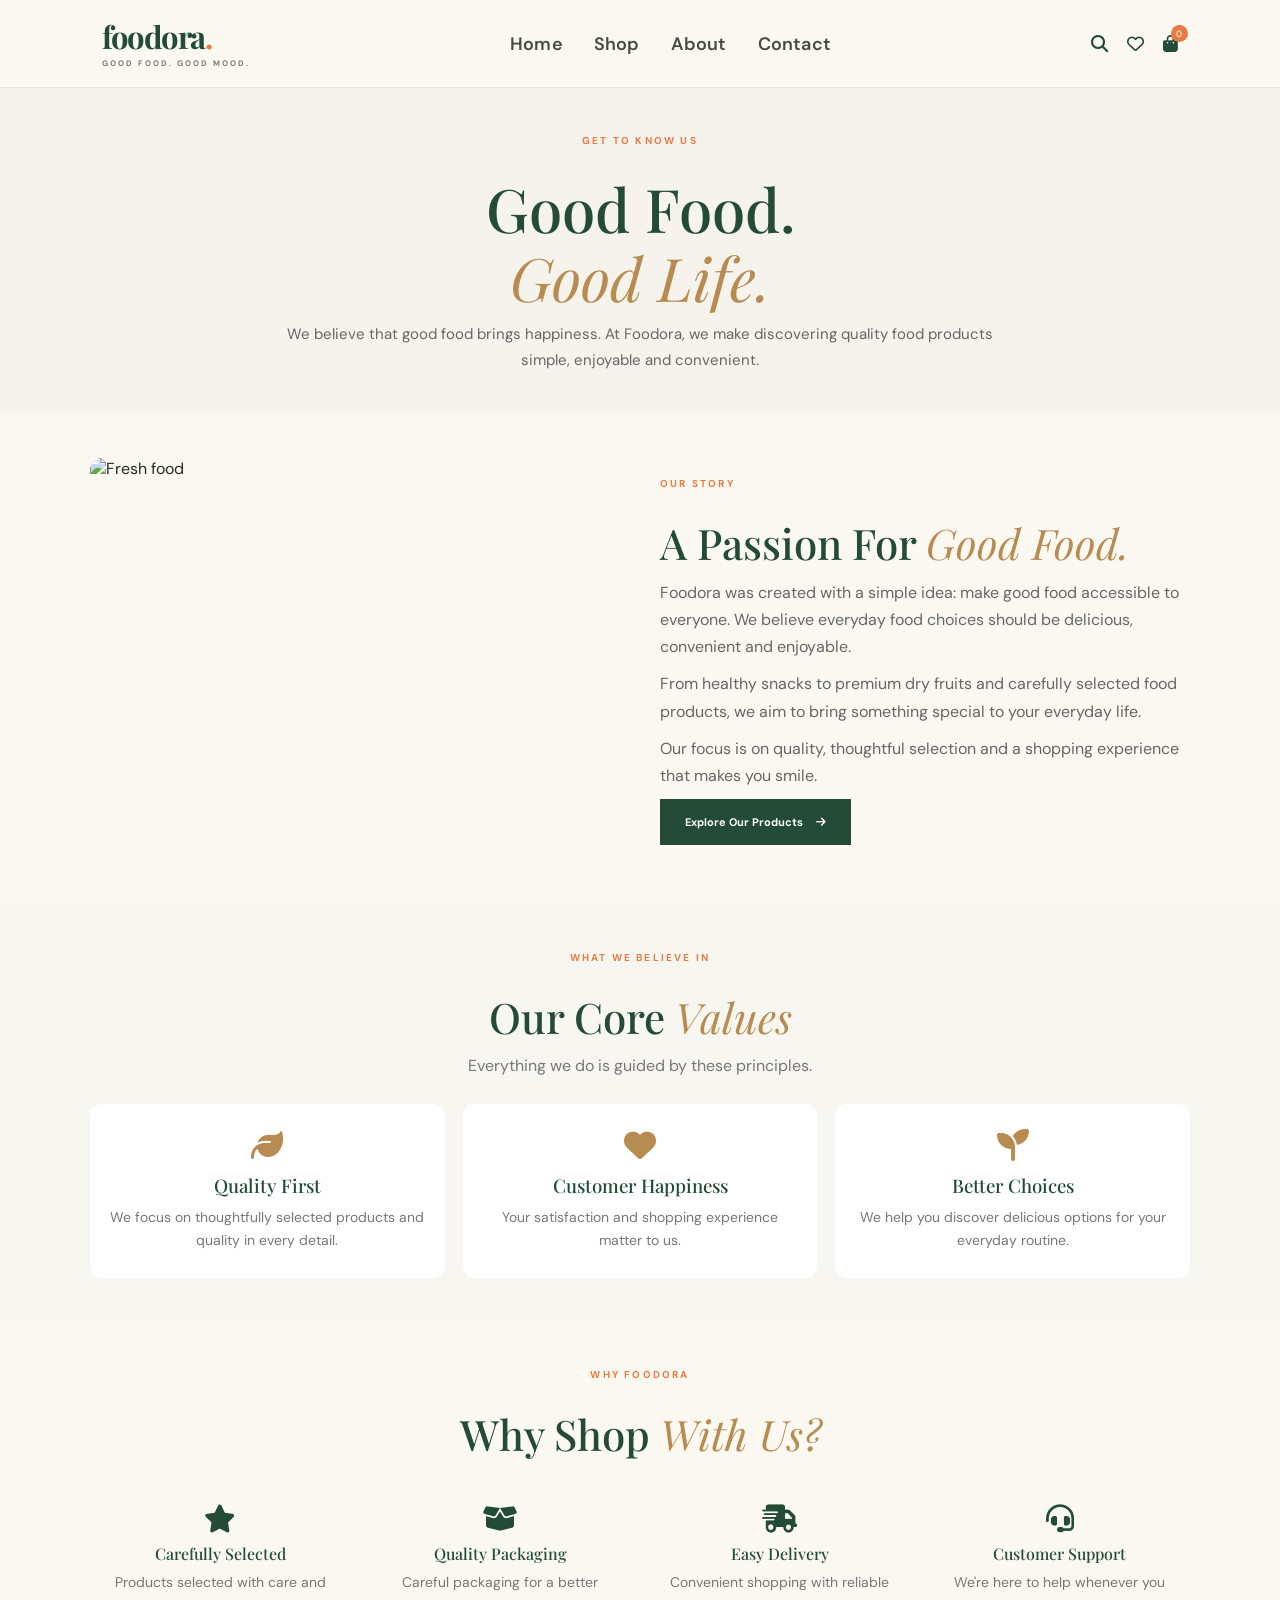
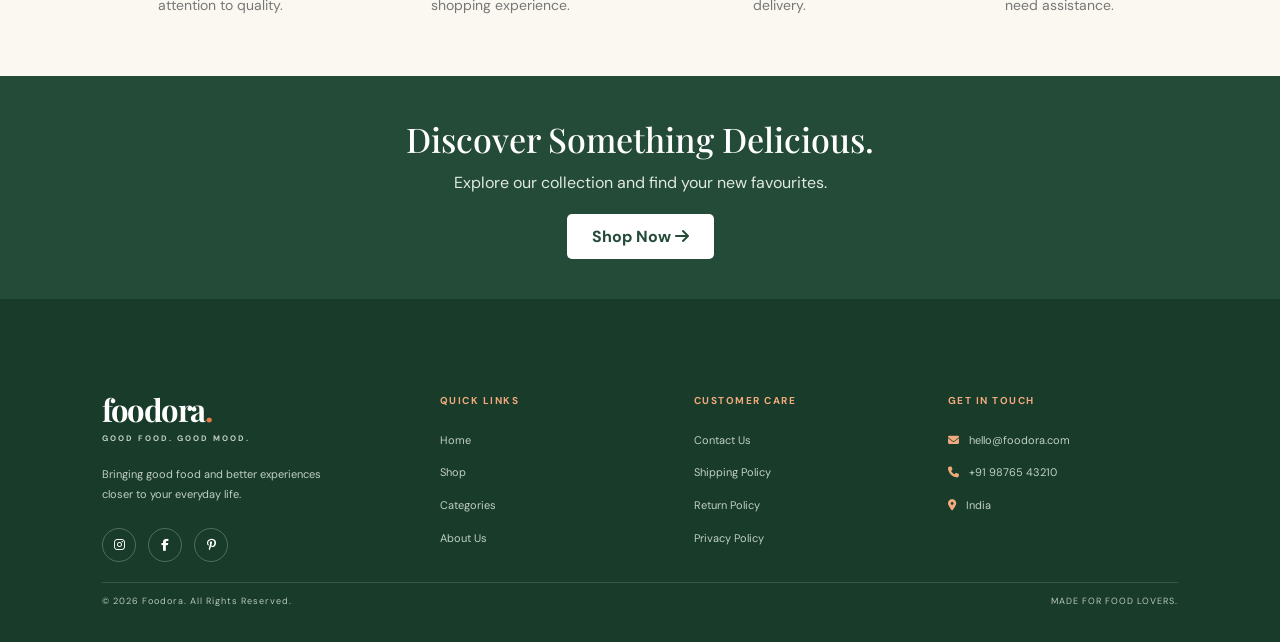
==== commit d2b574f5: "update website" ====
--- a/about.html
+++ b/about.html
@@ -28,9 +28,9 @@
     </a>
 
     <nav class="navbar" id="navbar">
-      <a href="index.html" class="active">Home</a>
+      <a href="index.html">Home</a>
       <a href="shop.html">Shop</a>
-      <a href="about.html">About</a>
+      <a href="about.html"class="Active">About</a>
       <a href="contact.html">Contact</a>
      
     </nav>
--- a/style.css
+++ b/style.css
@@ -1763,4 +1763,24 @@
         padding-top: 20px !important;
         padding-bottom: 15px !important;
     }
-}+}
+/* NAVBAR FONT SIZE INCREASE */
+
+.header .navbar a {
+    font-size: 18px !important;
+    font-weight: 600;
+    letter-spacing: 0.2px;
+}
+
+/* Active and Hover Links */
+.header .navbar a:hover,
+.header .navbar a.active {
+    font-weight: 700;
+}
+
+/* Mobile Responsive */
+@media (max-width: 768px) {
+    .header .navbar a {
+        font-size: 17px !important;
+    }
+}
